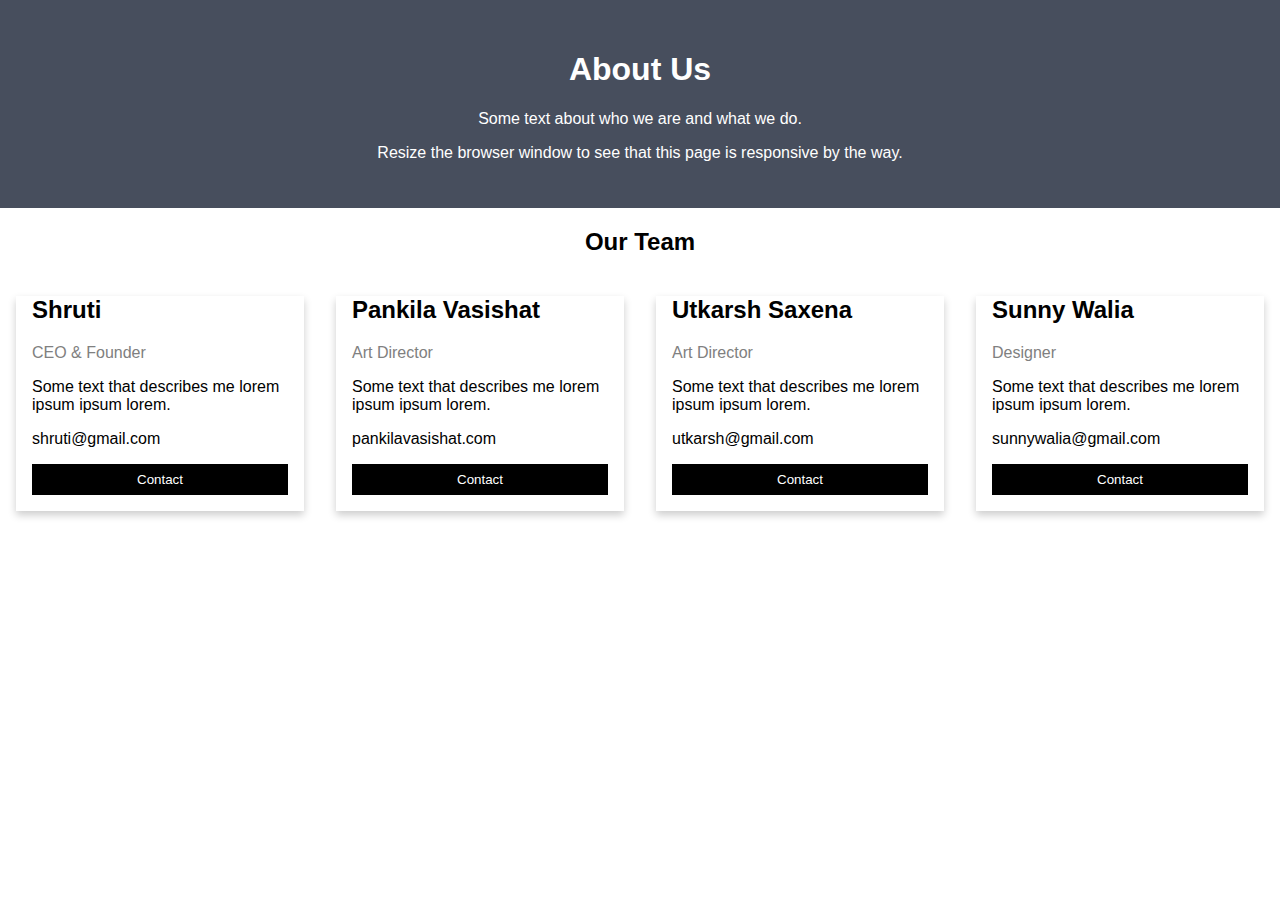
==== About us.html @ 25aeec0f "Add files via upload" ====
<!DOCTYPE html>
<html lang="en">
<head>
    <meta charset="UTF-8">
    <meta http-equiv="X-UA-Compatible" content="IE=edge">
    <meta name="viewport" content="width=device-width, initial-scale=1.0">
    <link rel="stylesheet" href="./About us.css">
    <title>about us section</title>

</head>
<body>

    <div class="about-section">
        <h1>About Us</h1>
        <p>Some text about who we are and what we do.</p>
        <p>Resize the browser window to see that this page is responsive by the way.</p>
      </div>
      
      <h2 style="text-align:center">Our Team</h2>
      <div class="row">
        <div class="column">
          <div class="card">
            <!-- <img src="" alt="shruti" style="width:100%"> -->
            <div class="container">
              <h2>Shruti</h2>
              <p class="title">CEO & Founder</p>
              <p>Some text that describes me lorem ipsum ipsum lorem.</p>
              <p>shruti@gmail.com</p>
              <p><button class="button">Contact</button></p>
            </div>
          </div>
        </div>
      
        <div class="column">
          <div class="card">
            <!-- <img src="" alt="pankila Vasishat" style="width:100%"> -->
            <div class="container">
              <h2>Pankila Vasishat</h2>
              <p class="title">Art Director</p>
              <p>Some text that describes me lorem ipsum ipsum lorem.</p>
              <p>pankilavasishat.com</p>
              <p><button class="button">Contact</button></p>
            </div>
          </div>
        </div>
      
        <div class="column">
            <div class="card">
              <!-- <img src="" alt="utkarsh saxena" style="width:100%"> -->
              <div class="container">
                <h2>Utkarsh Saxena </h2>
                <p class="title">Art Director</p>
                <p>Some text that describes me lorem ipsum ipsum lorem.</p>
                <p>utkarsh@gmail.com</p>
                <p><button class="button">Contact</button></p>
              </div>
            </div>
          </div>



        <div class="column">
          <div class="card">
            <!-- <img src="/" alt="sunny walia" style="width:100%"> -->
            <div class="container">
              <h2>Sunny Walia</h2>
              <p class="title">Designer</p>
              <p>Some text that describes me lorem ipsum ipsum lorem.</p>
              <p>sunnywalia@gmail.com</p>
              <p><button class="button">Contact</button></p>
            </div>
          </div>
        </div>
      </div>




</body>
</html>
---- About us.css ----
body {
    font-family: Arial, Helvetica, sans-serif;
    margin: 0;
  }
  
  html {
    box-sizing: border-box;
  }
  
  *, *:before, *:after {
    box-sizing: inherit;
  }
  
  .column {
    float: left;
    width: 25%;
    margin-bottom: 16px;
    padding: 0 8px;
  }
  
  .card {
    box-shadow: 0 4px 8px 0 rgba(0, 0, 0, 0.2);
    margin: 8px;
  }
  
  .about-section {
    padding: 30px;
    text-align: center;
    background-color: #474e5d;
    color: white;
  }
  
  .container {
    padding: 0 16px;
  }
  
  .container::after, .row::after {
    content: "";
    clear: both;
    display: table;
  }
  
  .title {
    color: grey;
  }
  
  .button {
    border: none;
    outline: 0;
    display: inline-block;
    padding: 8px;
    color: white;
    background-color: #000;
    text-align: center;
    cursor: pointer;
    width: 100%;
  }
  
  .button:hover {
    background-color: #555;
  }
  
  @media screen and (max-width: 650px) {
    .column {
      width: 100%;
      display: block;
    }
  }
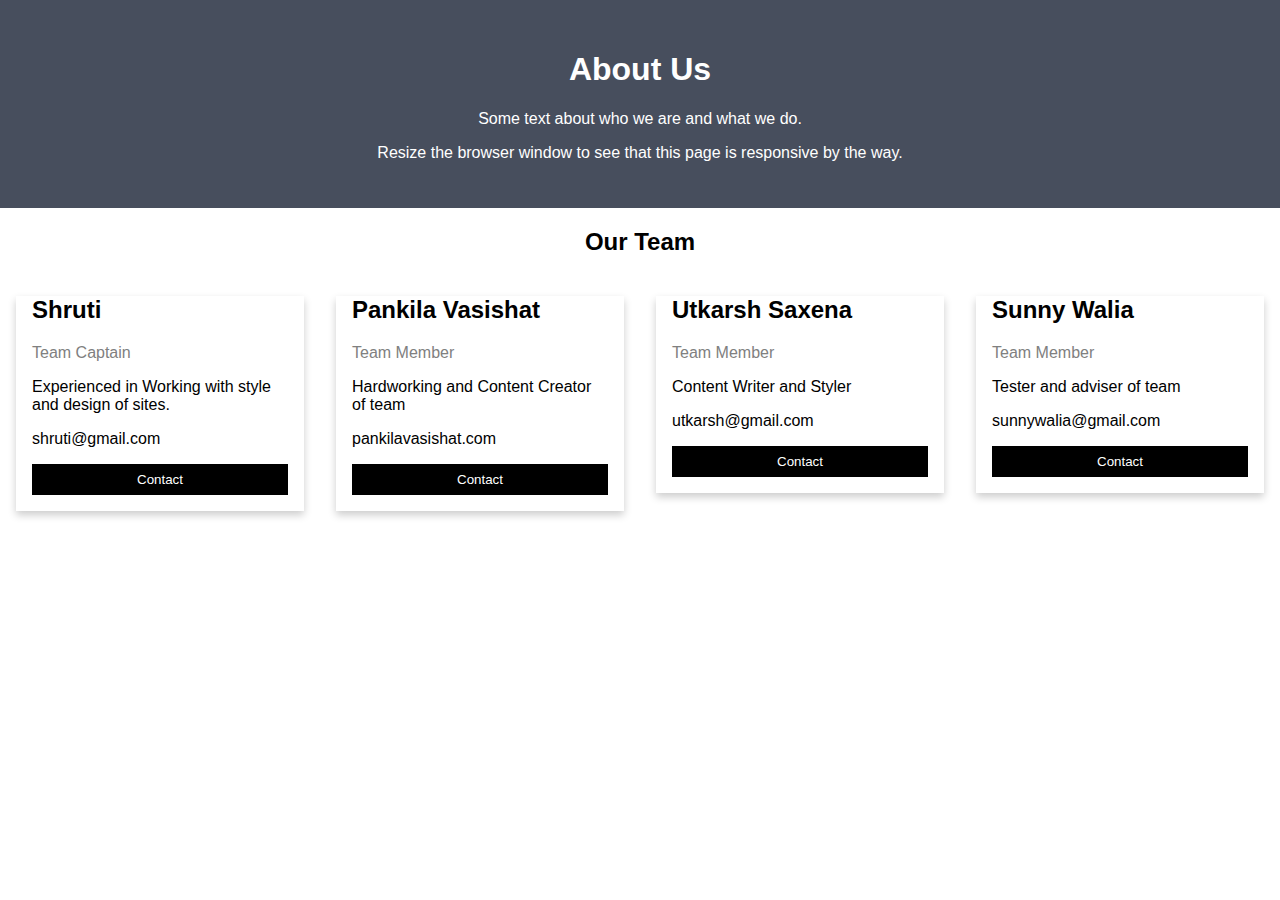
==== commit c59e1a78: "Update About us.html" ====
--- a/About us.html
+++ b/About us.html
@@ -23,8 +23,8 @@
             <!-- <img src="" alt="shruti" style="width:100%"> -->
             <div class="container">
               <h2>Shruti</h2>
-              <p class="title">CEO & Founder</p>
-              <p>Some text that describes me lorem ipsum ipsum lorem.</p>
+              <p class="title">Team Captain</p>
+              <p>Experienced in Working with style and design of sites.</p>
               <p>shruti@gmail.com</p>
               <p><button class="button">Contact</button></p>
             </div>
@@ -36,8 +36,8 @@
             <!-- <img src="" alt="pankila Vasishat" style="width:100%"> -->
             <div class="container">
               <h2>Pankila Vasishat</h2>
-              <p class="title">Art Director</p>
-              <p>Some text that describes me lorem ipsum ipsum lorem.</p>
+              <p class="title">Team Member</p>
+              <p>Hardworking and Content Creator of team</p>
               <p>pankilavasishat.com</p>
               <p><button class="button">Contact</button></p>
             </div>
@@ -49,8 +49,8 @@
               <!-- <img src="" alt="utkarsh saxena" style="width:100%"> -->
               <div class="container">
                 <h2>Utkarsh Saxena </h2>
-                <p class="title">Art Director</p>
-                <p>Some text that describes me lorem ipsum ipsum lorem.</p>
+                <p class="title">Team Member</p>
+                <p>Content Writer and Styler</p>
                 <p>utkarsh@gmail.com</p>
                 <p><button class="button">Contact</button></p>
               </div>
@@ -64,8 +64,8 @@
             <!-- <img src="/" alt="sunny walia" style="width:100%"> -->
             <div class="container">
               <h2>Sunny Walia</h2>
-              <p class="title">Designer</p>
-              <p>Some text that describes me lorem ipsum ipsum lorem.</p>
+              <p class="title">Team Member</p>
+              <p>Tester and adviser of team </p>
               <p>sunnywalia@gmail.com</p>
               <p><button class="button">Contact</button></p>
             </div>
@@ -77,4 +77,4 @@
 
 
 </body>
-</html>+</html>
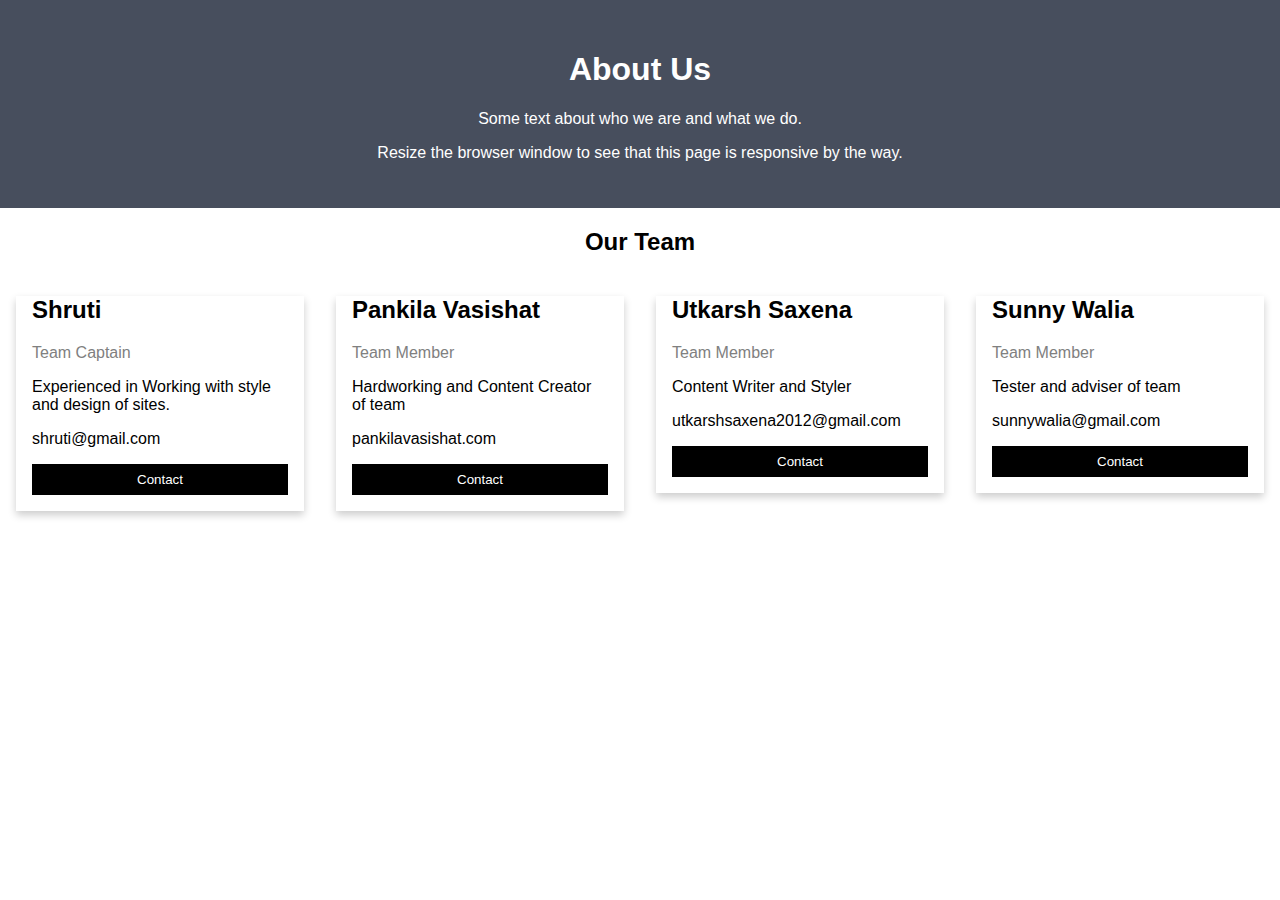
==== commit 7b78047c: "Update About us.html" ====
--- a/About us.html
+++ b/About us.html
@@ -51,7 +51,7 @@
                 <h2>Utkarsh Saxena </h2>
                 <p class="title">Team Member</p>
                 <p>Content Writer and Styler</p>
-                <p>utkarsh@gmail.com</p>
+                <p>utkarshsaxena2012@gmail.com</p>
                 <p><button class="button">Contact</button></p>
               </div>
             </div>
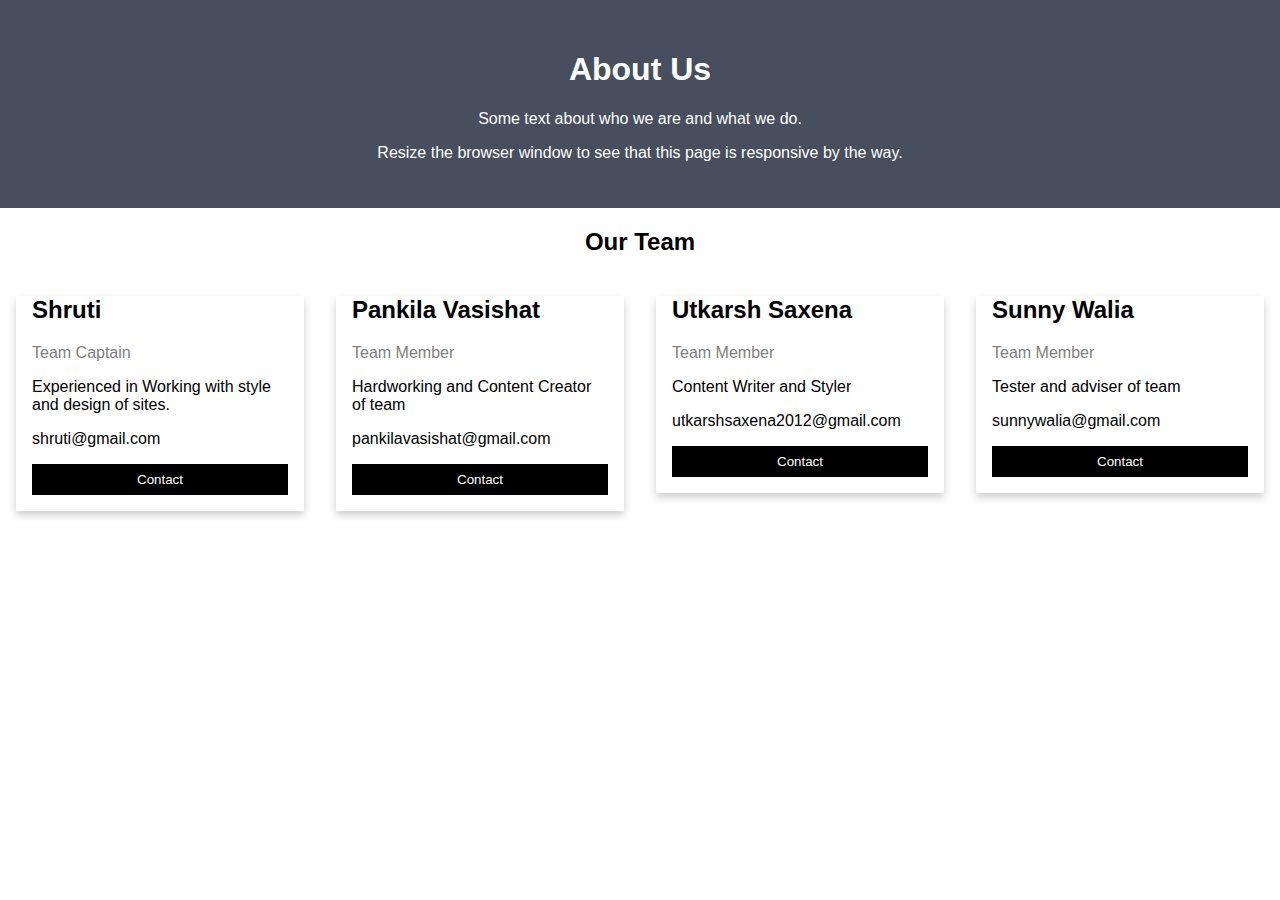
==== commit 2f2137ef: "Update About us.html" ====
--- a/About us.html
+++ b/About us.html
@@ -38,7 +38,7 @@
               <h2>Pankila Vasishat</h2>
               <p class="title">Team Member</p>
               <p>Hardworking and Content Creator of team</p>
-              <p>pankilavasishat.com</p>
+              <p>pankilavasishat@gmail.com</p>
               <p><button class="button">Contact</button></p>
             </div>
           </div>
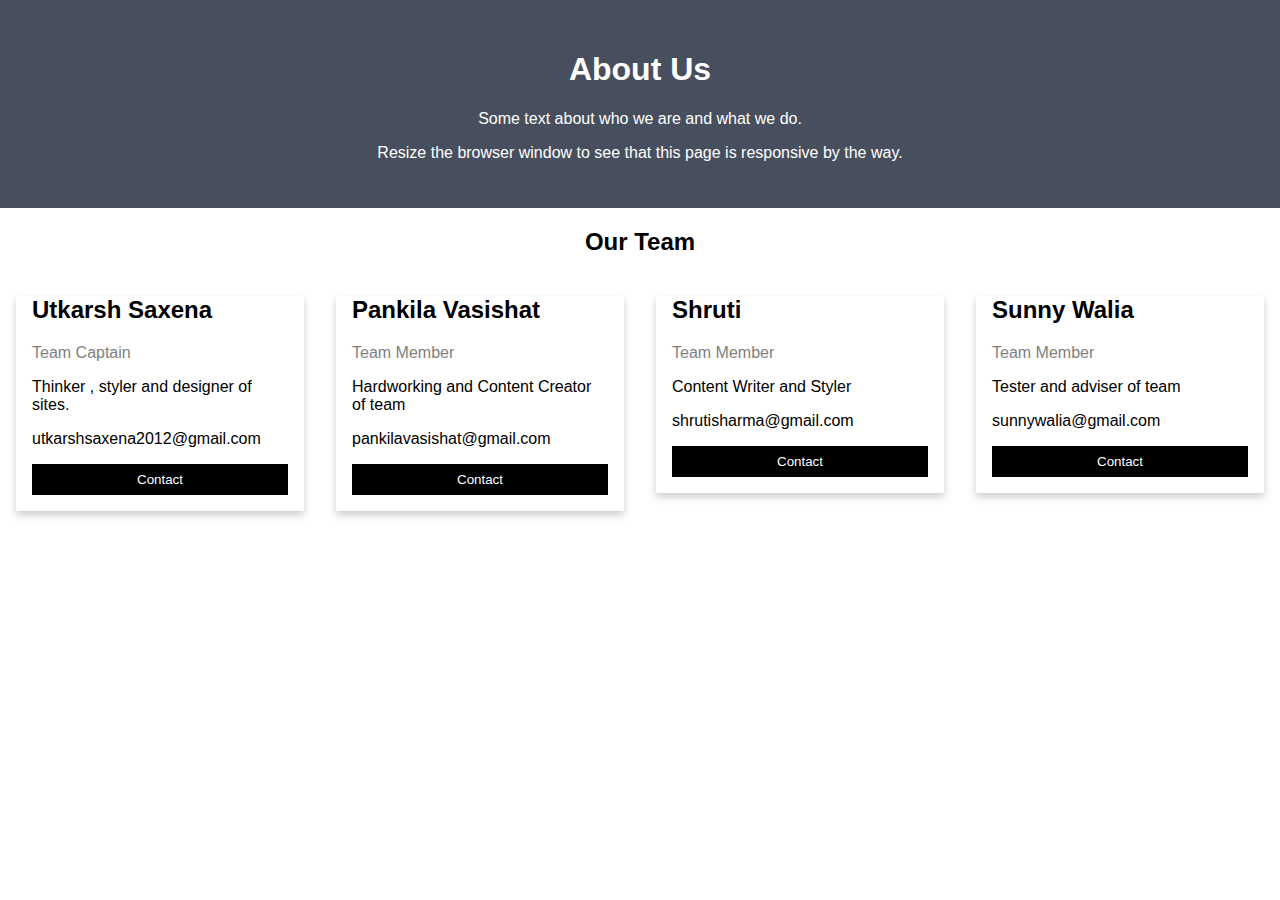
==== commit c85d6ee1: "Update About us.html" ====
--- a/About us.html
+++ b/About us.html
@@ -22,10 +22,10 @@
           <div class="card">
             <!-- <img src="" alt="shruti" style="width:100%"> -->
             <div class="container">
-              <h2>Shruti</h2>
+              <h2>Utkarsh Saxena</h2>
               <p class="title">Team Captain</p>
-              <p>Experienced in Working with style and design of sites.</p>
-              <p>shruti@gmail.com</p>
+              <p>Thinker , styler and designer of sites.</p>
+              <p>utkarshsaxena2012@gmail.com</p>
               <p><button class="button">Contact</button></p>
             </div>
           </div>
@@ -48,10 +48,10 @@
             <div class="card">
               <!-- <img src="" alt="utkarsh saxena" style="width:100%"> -->
               <div class="container">
-                <h2>Utkarsh Saxena </h2>
+                <h2>Shruti </h2>
                 <p class="title">Team Member</p>
                 <p>Content Writer and Styler</p>
-                <p>utkarshsaxena2012@gmail.com</p>
+                <p>shrutisharma@gmail.com</p>
                 <p><button class="button">Contact</button></p>
               </div>
             </div>
